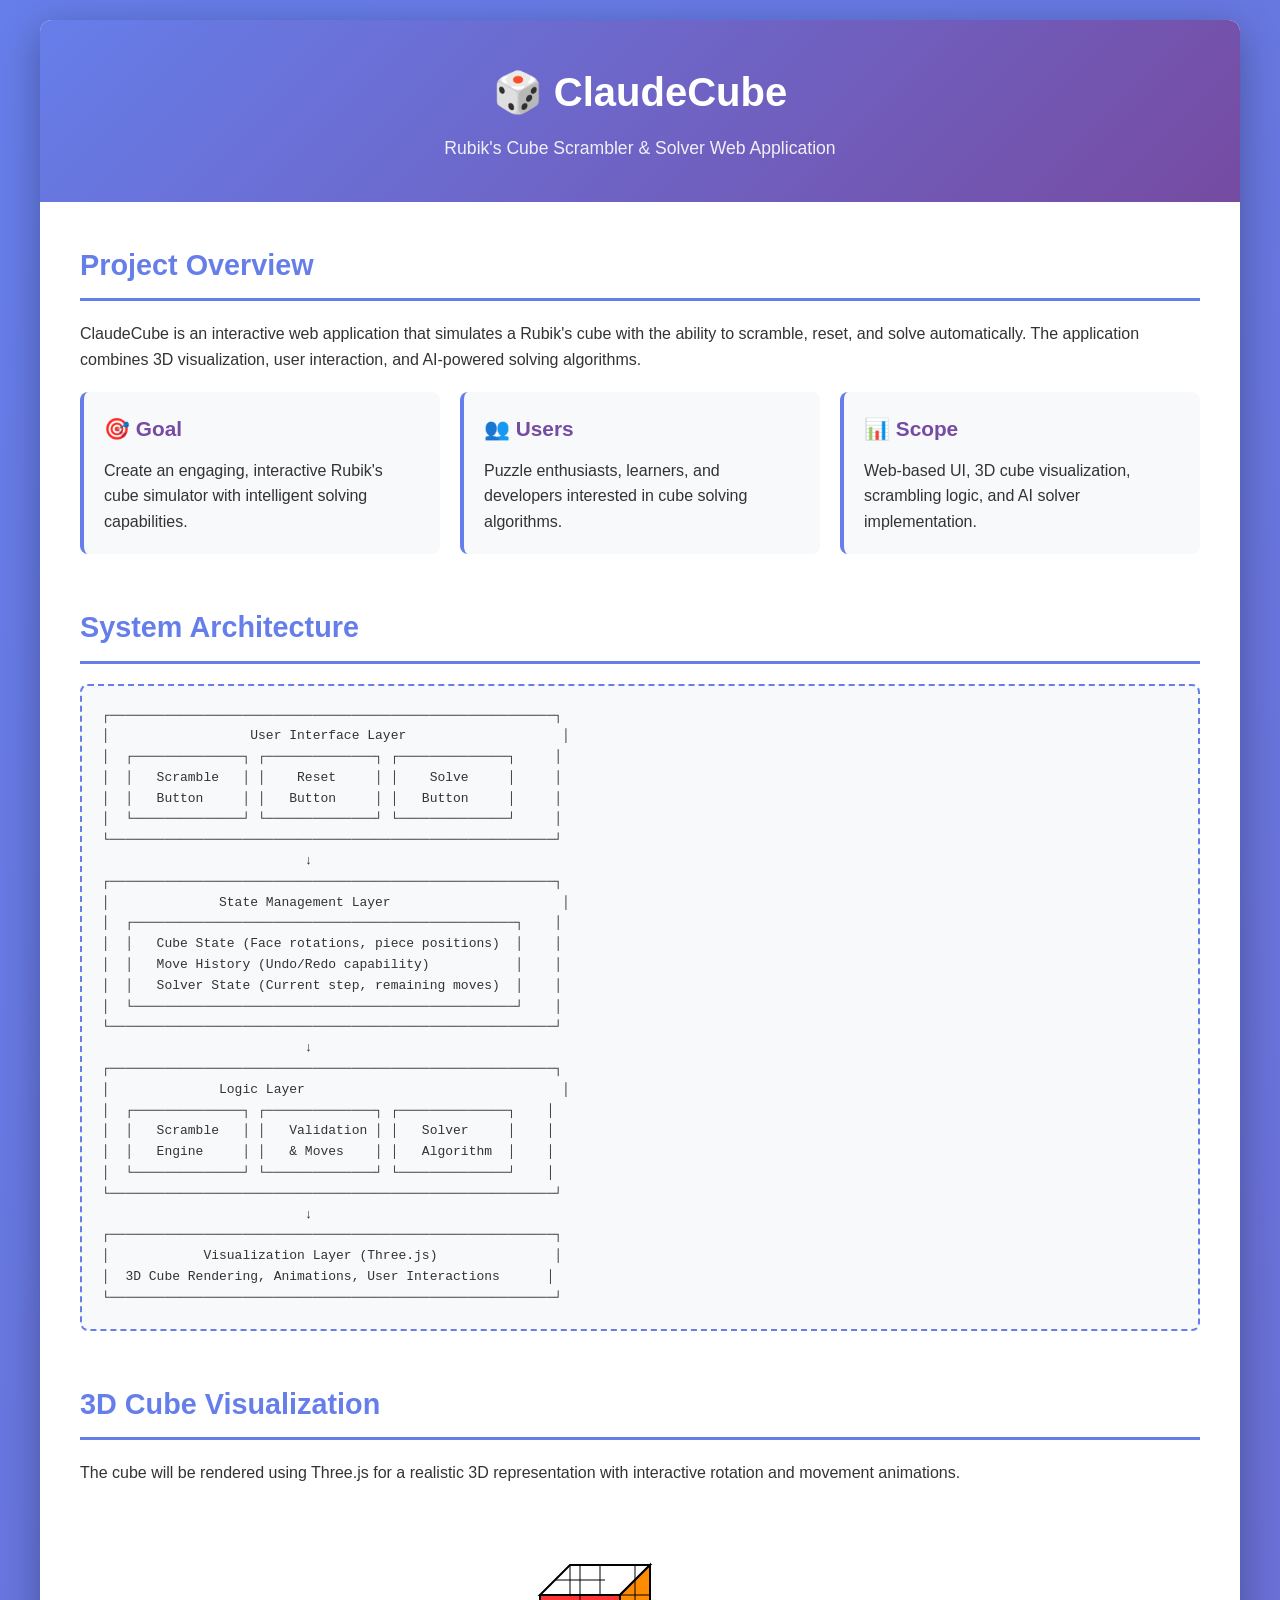
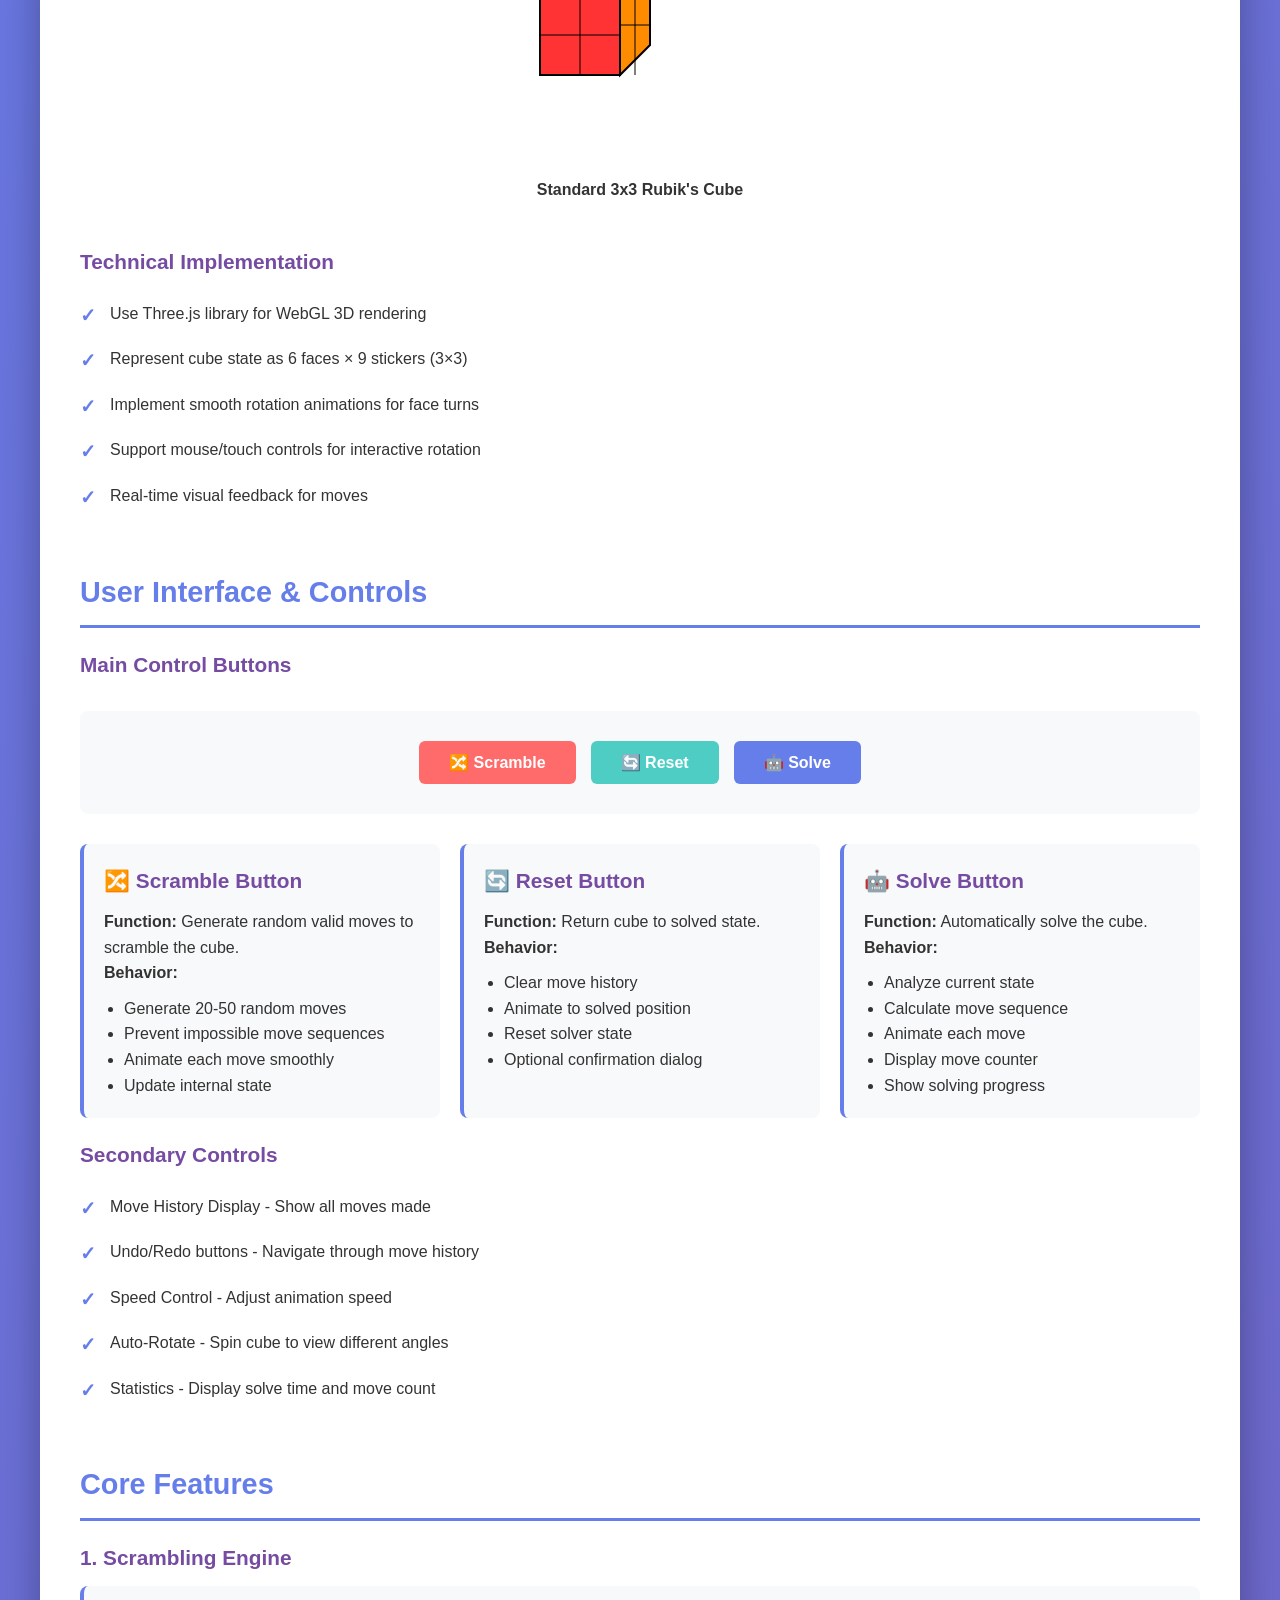
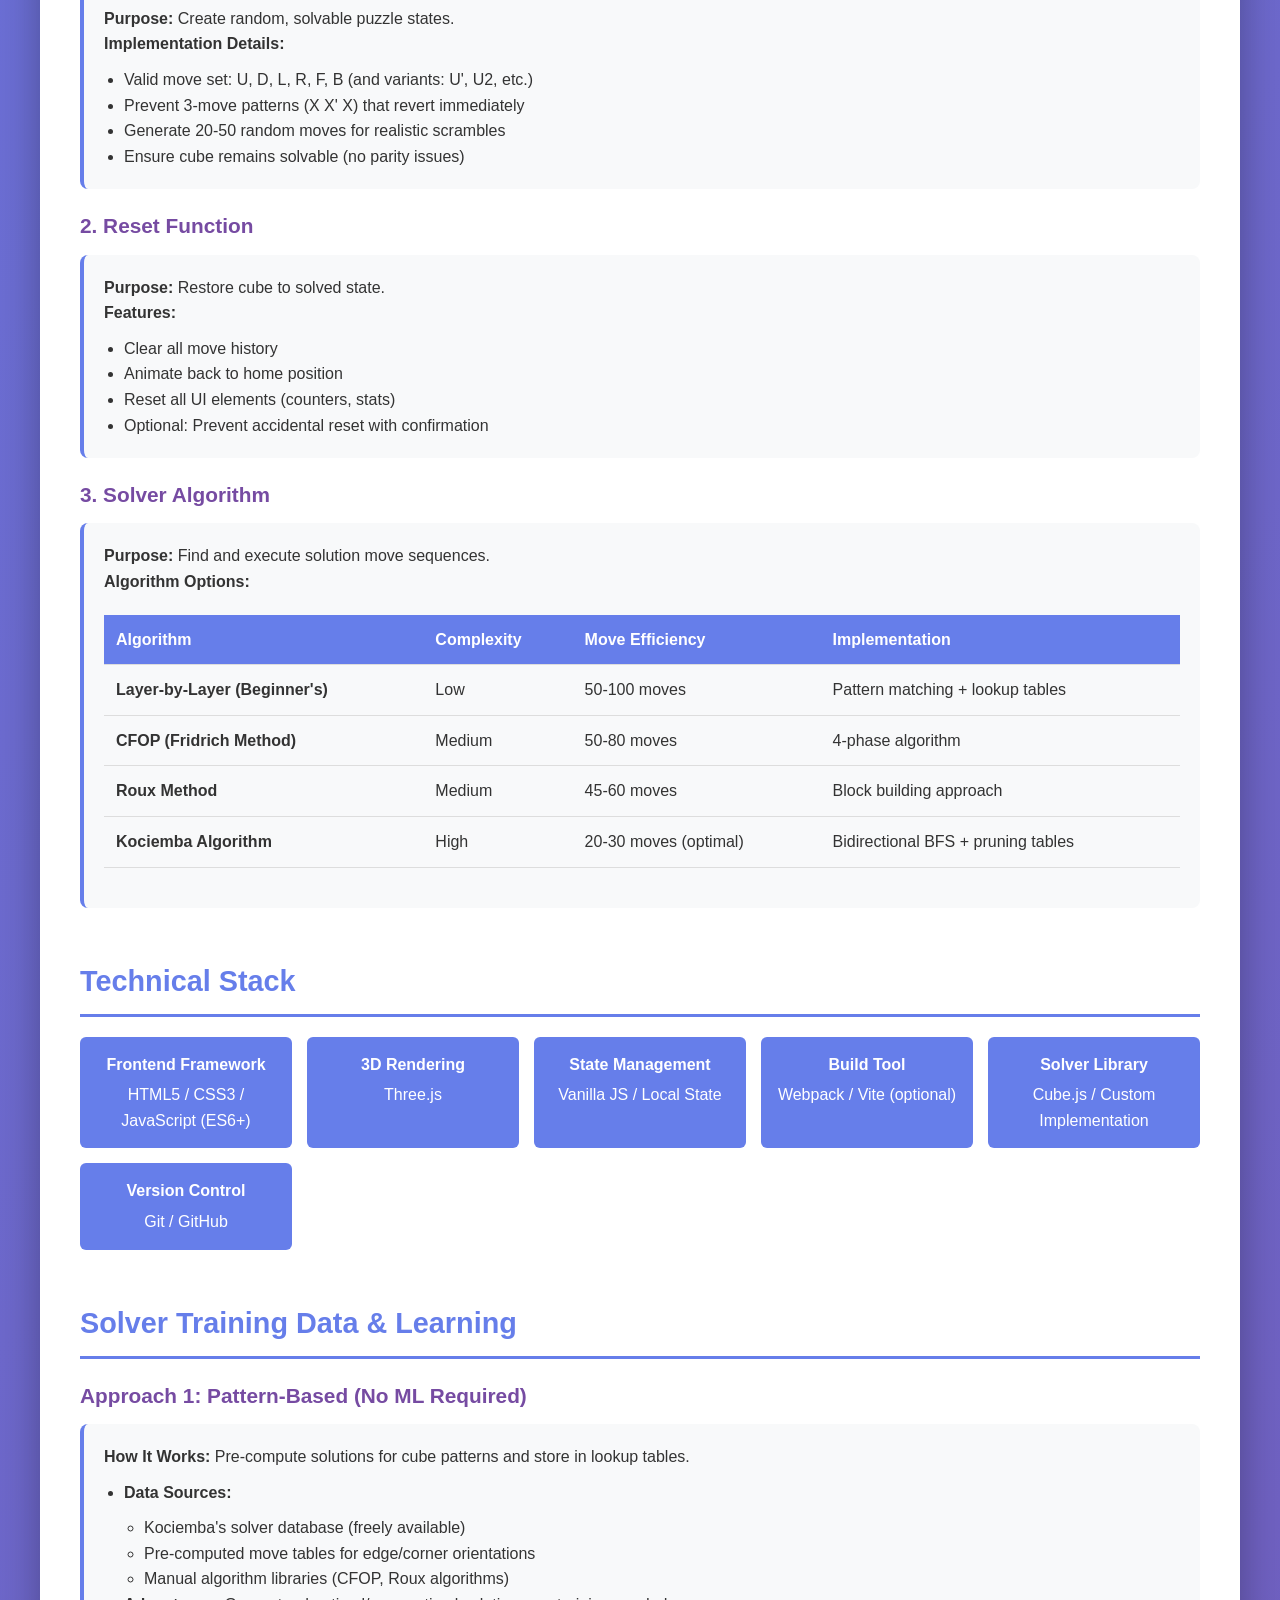
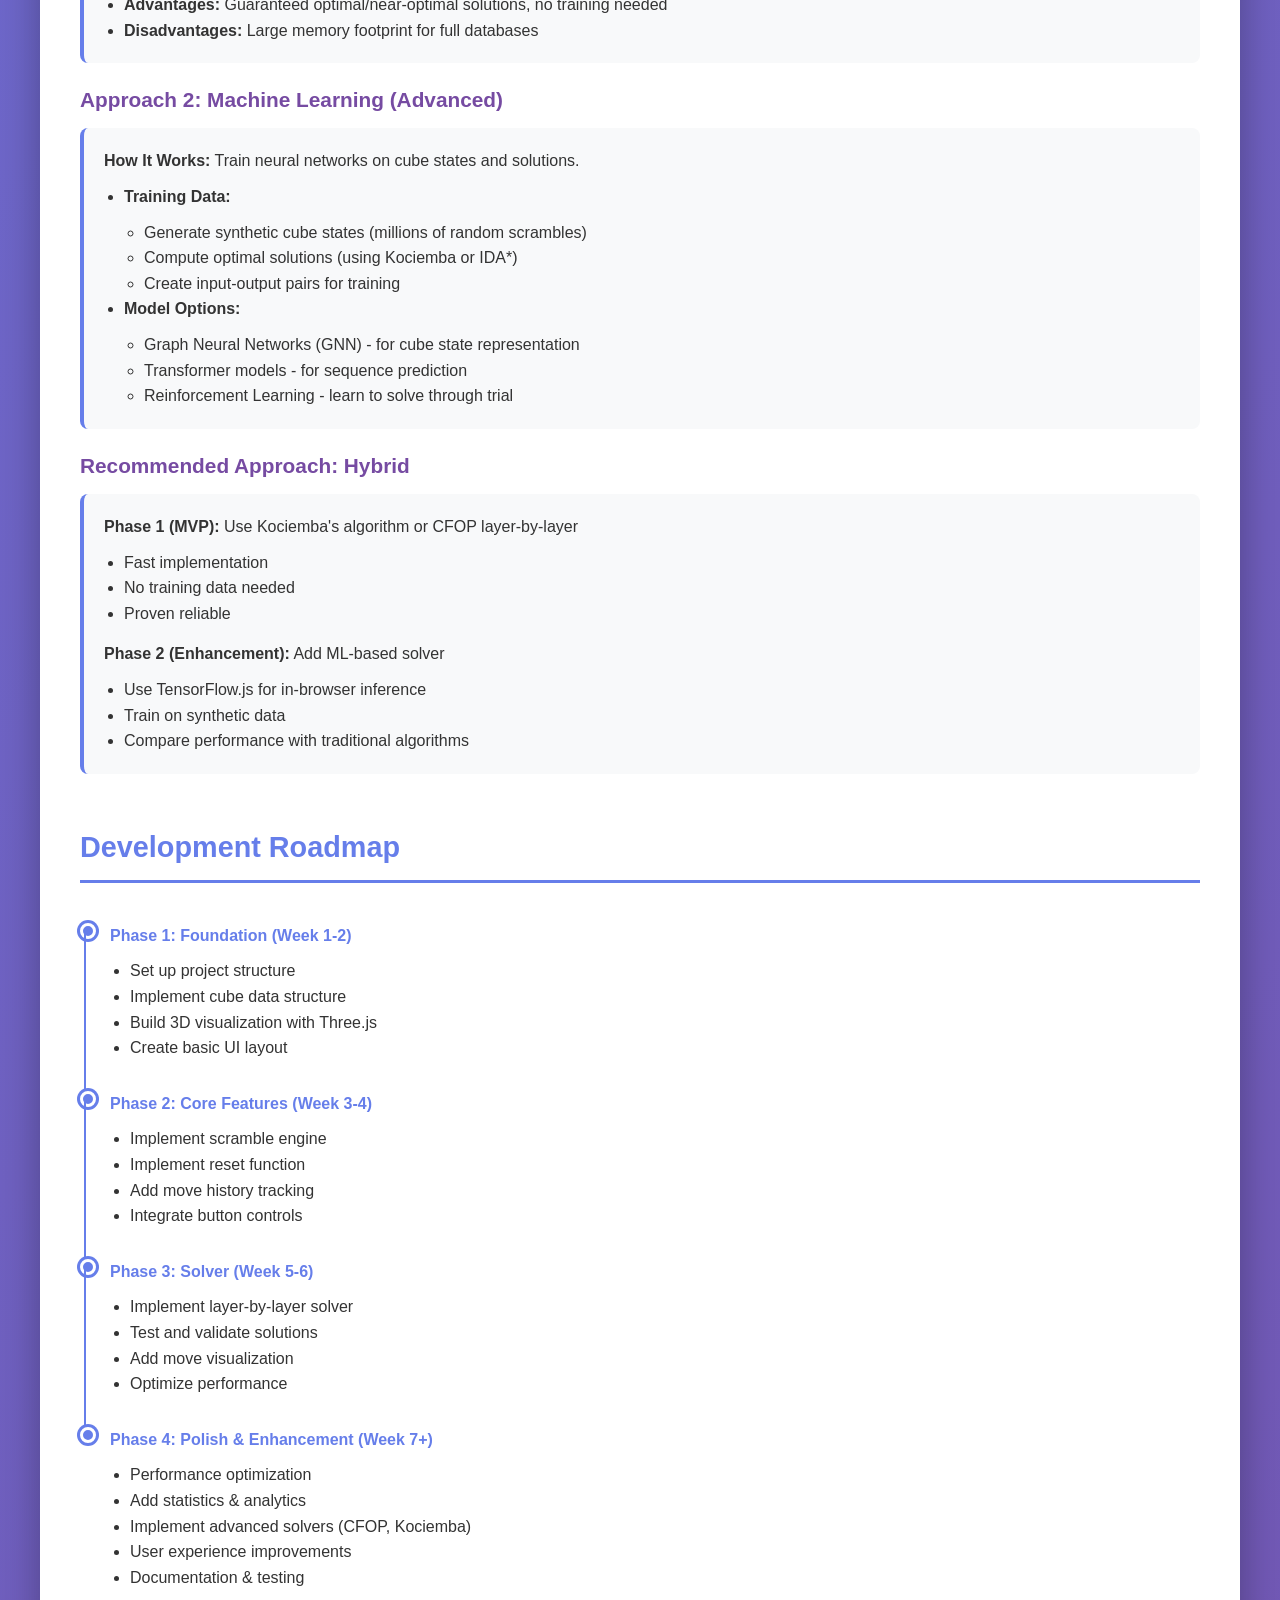
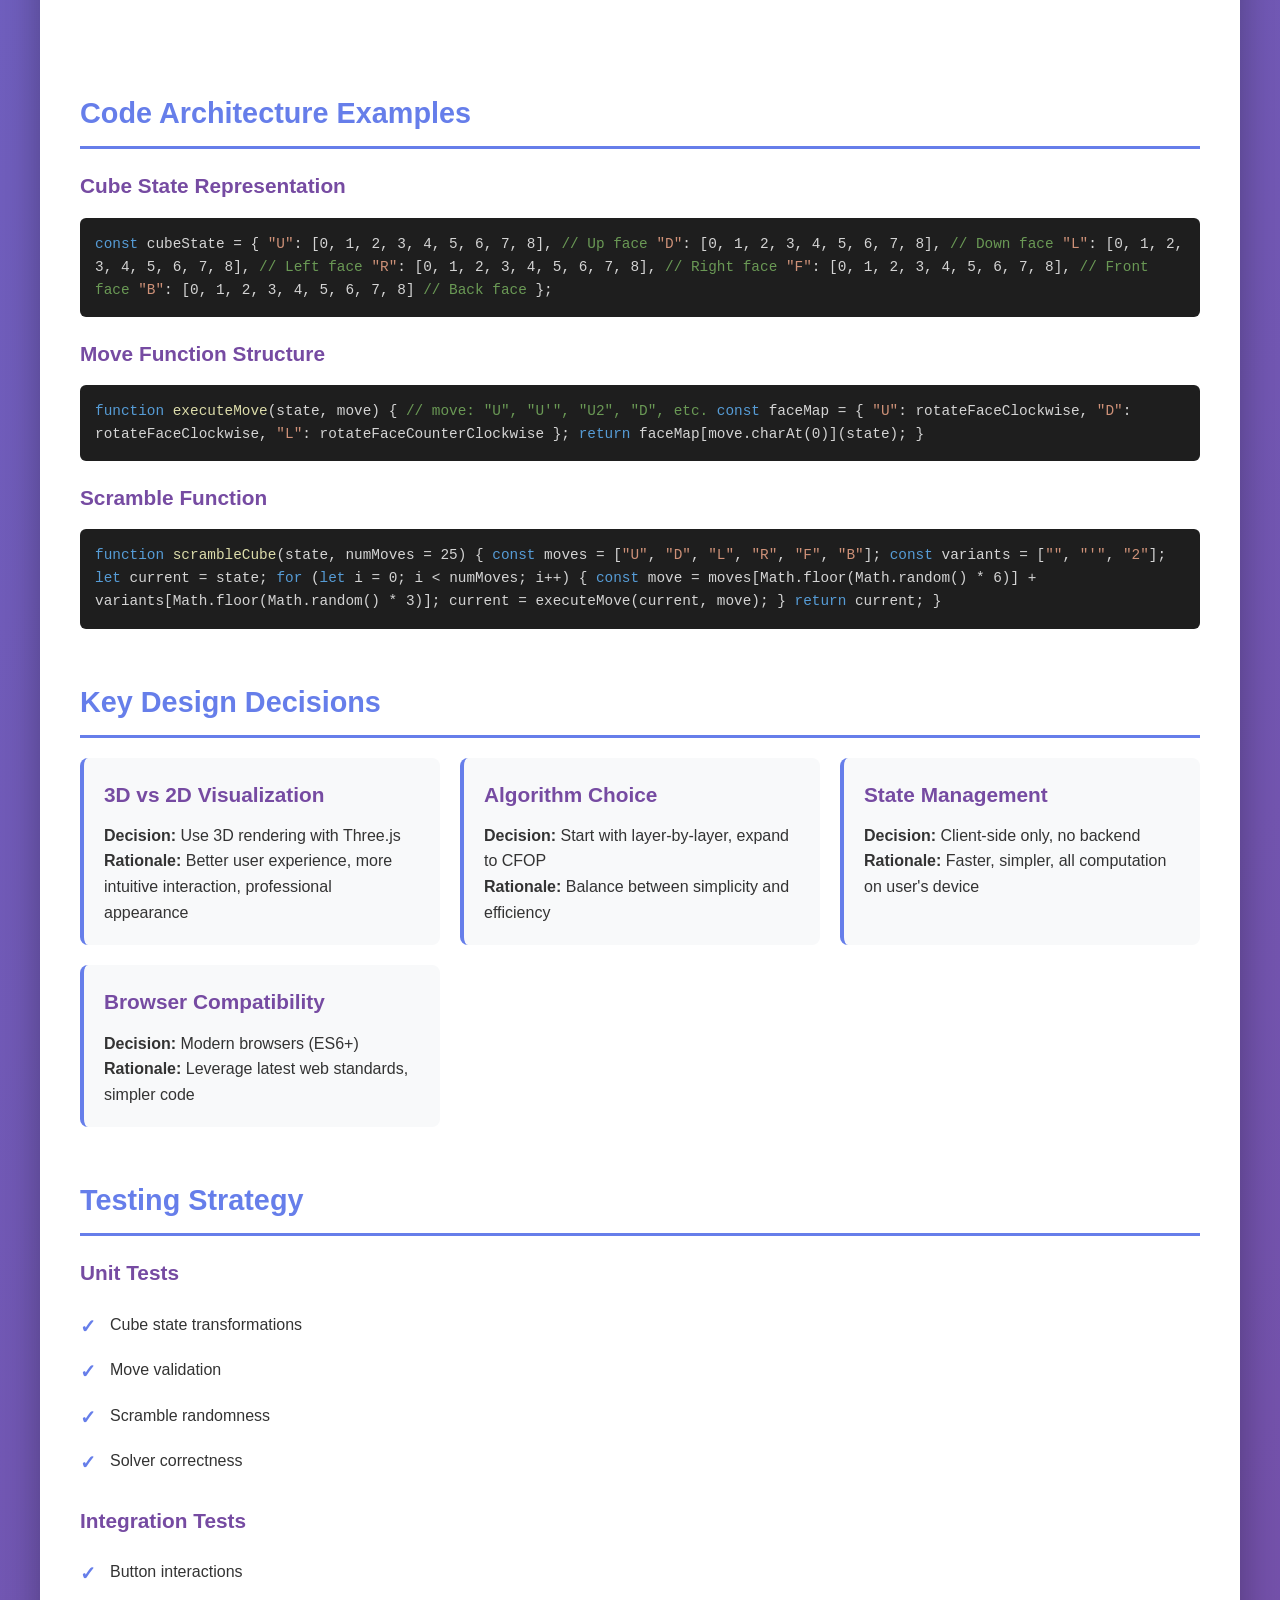
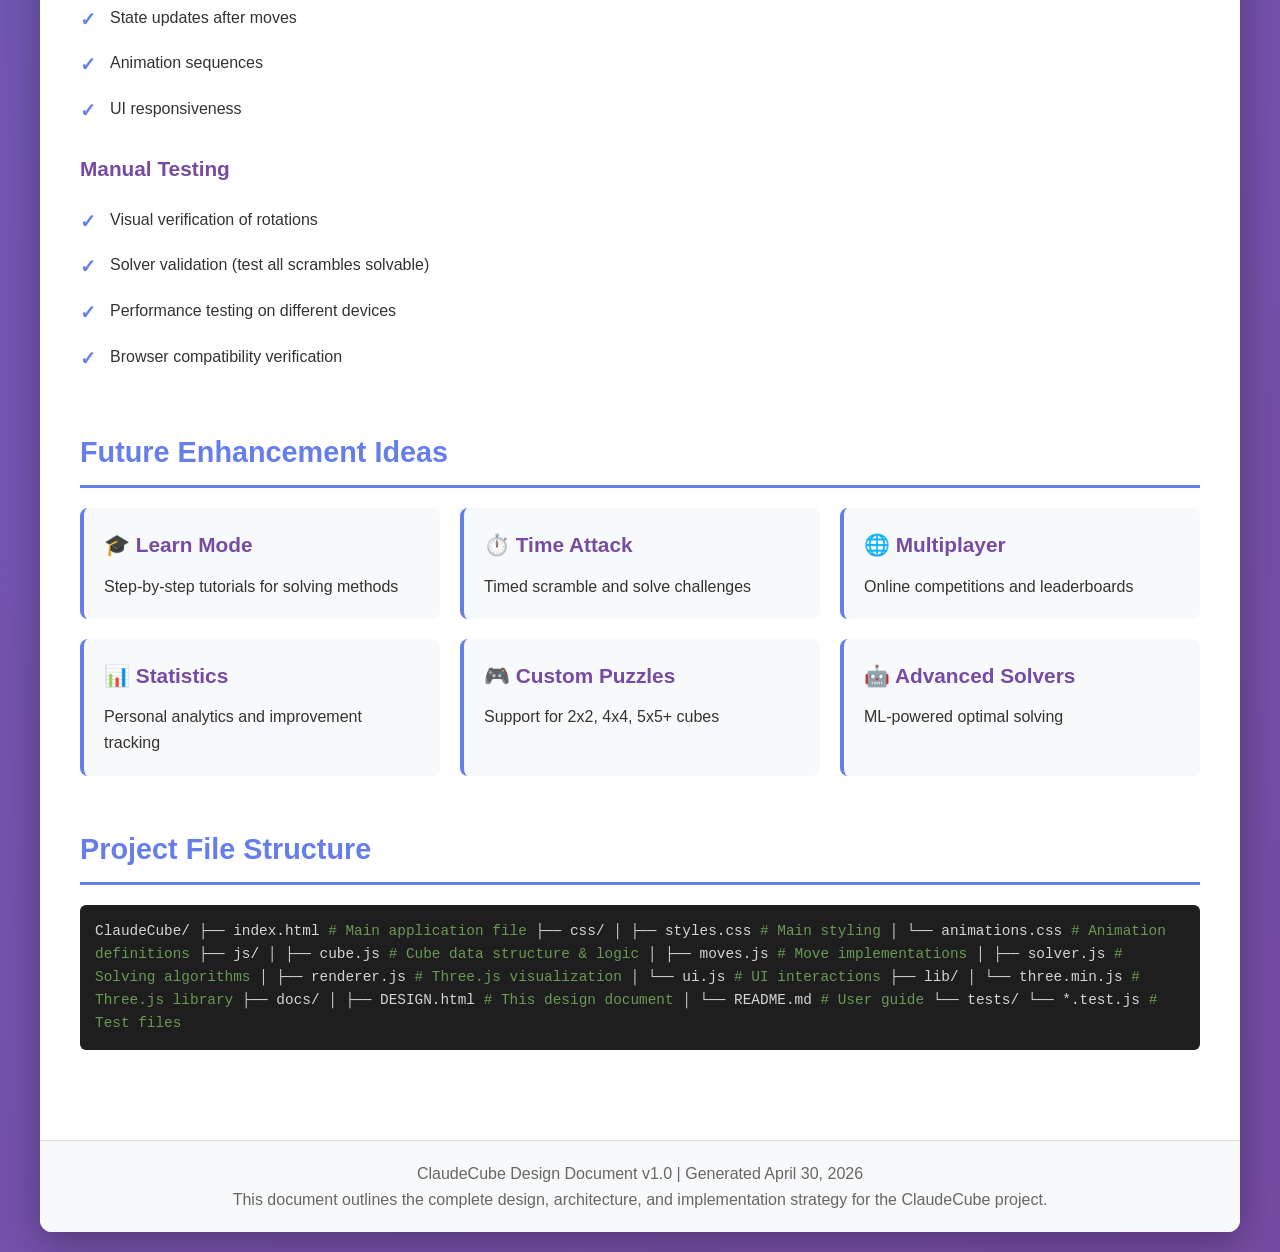
==== DESIGN.html @ 18dc889e "Commit" ====
<!DOCTYPE html>
<html lang="en">
<head>
    <meta charset="UTF-8">
    <meta name="viewport" content="width=device-width, initial-scale=1.0">
    <title>ClaudeCube - Design Document</title>
    <style>
        * {
            margin: 0;
            padding: 0;
            box-sizing: border-box;
        }

        body {
            font-family: 'Segoe UI', Tahoma, Geneva, Verdana, sans-serif;
            line-height: 1.6;
            color: #333;
            background: linear-gradient(135deg, #667eea 0%, #764ba2 100%);
            padding: 20px;
            min-height: 100vh;
        }

        .container {
            max-width: 1200px;
            margin: 0 auto;
            background: white;
            border-radius: 12px;
            box-shadow: 0 10px 40px rgba(0,0,0,0.3);
            overflow: hidden;
        }

        header {
            background: linear-gradient(135deg, #667eea 0%, #764ba2 100%);
            color: white;
            padding: 40px 30px;
            text-align: center;
        }

        header h1 {
            font-size: 2.5em;
            margin-bottom: 10px;
        }

        header p {
            font-size: 1.1em;
            opacity: 0.9;
        }

        main {
            padding: 40px;
        }

        section {
            margin-bottom: 50px;
        }

        h2 {
            color: #667eea;
            border-bottom: 3px solid #667eea;
            padding-bottom: 10px;
            margin-bottom: 20px;
            font-size: 1.8em;
        }

        h3 {
            color: #764ba2;
            margin-top: 20px;
            margin-bottom: 12px;
            font-size: 1.3em;
        }

        .section-grid {
            display: grid;
            grid-template-columns: repeat(auto-fit, minmax(300px, 1fr));
            gap: 20px;
            margin: 20px 0;
        }

        .card {
            background: #f8f9fa;
            border-left: 4px solid #667eea;
            padding: 20px;
            border-radius: 8px;
            transition: transform 0.3s ease;
        }

        .card:hover {
            transform: translateY(-5px);
            box-shadow: 0 5px 20px rgba(102, 126, 234, 0.2);
        }

        .card h3 {
            margin-top: 0;
        }

        .cube-container {
            display: flex;
            justify-content: center;
            align-items: center;
            margin: 30px 0;
        }

        svg {
            max-width: 100%;
            height: auto;
        }

        .button-demo {
            display: flex;
            gap: 15px;
            justify-content: center;
            flex-wrap: wrap;
            margin: 30px 0;
            padding: 30px;
            background: #f8f9fa;
            border-radius: 8px;
        }

        .btn {
            padding: 12px 30px;
            font-size: 1em;
            border: none;
            border-radius: 6px;
            cursor: pointer;
            font-weight: 600;
            transition: all 0.3s ease;
        }

        .btn-scramble {
            background: #ff6b6b;
            color: white;
        }

        .btn-scramble:hover {
            background: #ff5252;
            transform: scale(1.05);
            box-shadow: 0 5px 15px rgba(255, 107, 107, 0.3);
        }

        .btn-reset {
            background: #4ecdc4;
            color: white;
        }

        .btn-reset:hover {
            background: #3dbab3;
            transform: scale(1.05);
            box-shadow: 0 5px 15px rgba(78, 205, 196, 0.3);
        }

        .btn-solve {
            background: #667eea;
            color: white;
        }

        .btn-solve:hover {
            background: #5568d3;
            transform: scale(1.05);
            box-shadow: 0 5px 15px rgba(102, 126, 234, 0.3);
        }

        .feature-list {
            list-style: none;
        }

        .feature-list li {
            padding: 10px 0;
            padding-left: 30px;
            position: relative;
        }

        .feature-list li:before {
            content: "✓";
            position: absolute;
            left: 0;
            color: #667eea;
            font-weight: bold;
            font-size: 1.2em;
        }

        .architecture-diagram {
            background: #f8f9fa;
            padding: 20px;
            border-radius: 8px;
            border: 2px dashed #667eea;
            margin: 20px 0;
            font-family: monospace;
            overflow-x: auto;
        }

        .tech-stack {
            display: grid;
            grid-template-columns: repeat(auto-fit, minmax(200px, 1fr));
            gap: 15px;
        }

        .tech-item {
            background: #667eea;
            color: white;
            padding: 15px;
            border-radius: 6px;
            text-align: center;
        }

        .tech-item strong {
            display: block;
            margin-bottom: 5px;
        }

        .algorithm-table {
            width: 100%;
            border-collapse: collapse;
            margin: 20px 0;
        }

        .algorithm-table th,
        .algorithm-table td {
            padding: 12px;
            text-align: left;
            border-bottom: 1px solid #ddd;
        }

        .algorithm-table th {
            background: #667eea;
            color: white;
        }

        .algorithm-table tr:hover {
            background: #f8f9fa;
        }

        .timeline {
            position: relative;
            padding: 20px 0;
        }

        .timeline-item {
            margin-bottom: 30px;
            padding-left: 30px;
            position: relative;
        }

        .timeline-item:before {
            content: "";
            position: absolute;
            left: 0;
            top: 0;
            width: 10px;
            height: 10px;
            background: #667eea;
            border-radius: 50%;
            border: 3px solid white;
            box-shadow: 0 0 0 3px #667eea;
        }

        .timeline-item:after {
            content: "";
            position: absolute;
            left: 4px;
            top: 10px;
            width: 2px;
            height: calc(100% + 20px);
            background: #667eea;
        }

        .timeline-item:last-child:after {
            display: none;
        }

        .timeline-item strong {
            color: #667eea;
        }

        footer {
            background: #f8f9fa;
            padding: 20px;
            text-align: center;
            color: #666;
            border-top: 1px solid #ddd;
        }

        .code-block {
            background: #1e1e1e;
            color: #d4d4d4;
            padding: 15px;
            border-radius: 6px;
            overflow-x: auto;
            margin: 15px 0;
            font-family: 'Courier New', monospace;
            font-size: 0.9em;
        }

        .keyword { color: #569cd6; }
        .function { color: #dcdcaa; }
        .string { color: #ce9178; }
        .comment { color: #6a9955; }
    </style>
</head>
<body>
    <div class="container">
        <header>
            <h1>🎲 ClaudeCube</h1>
            <p>Rubik's Cube Scrambler & Solver Web Application</p>
        </header>

        <main>
            <!-- Overview Section -->
            <section>
                <h2>Project Overview</h2>
                <p>ClaudeCube is an interactive web application that simulates a Rubik's cube with the ability to scramble, reset, and solve automatically. The application combines 3D visualization, user interaction, and AI-powered solving algorithms.</p>

                <div class="section-grid">
                    <div class="card">
                        <h3>🎯 Goal</h3>
                        <p>Create an engaging, interactive Rubik's cube simulator with intelligent solving capabilities.</p>
                    </div>
                    <div class="card">
                        <h3>👥 Users</h3>
                        <p>Puzzle enthusiasts, learners, and developers interested in cube solving algorithms.</p>
                    </div>
                    <div class="card">
                        <h3>📊 Scope</h3>
                        <p>Web-based UI, 3D cube visualization, scrambling logic, and AI solver implementation.</p>
                    </div>
                </div>
            </section>

            <!-- Architecture Section -->
            <section>
                <h2>System Architecture</h2>
                <div class="architecture-diagram">
<pre>┌─────────────────────────────────────────────────────────┐
│                  User Interface Layer                    │
│  ┌──────────────┐ ┌──────────────┐ ┌──────────────┐     │
│  │   Scramble   │ │    Reset     │ │    Solve     │     │
│  │   Button     │ │   Button     │ │   Button     │     │
│  └──────────────┘ └──────────────┘ └──────────────┘     │
└─────────────────────────────────────────────────────────┘
                          ↓
┌─────────────────────────────────────────────────────────┐
│              State Management Layer                      │
│  ┌─────────────────────────────────────────────────┐    │
│  │   Cube State (Face rotations, piece positions)  │    │
│  │   Move History (Undo/Redo capability)           │    │
│  │   Solver State (Current step, remaining moves)  │    │
│  └─────────────────────────────────────────────────┘    │
└─────────────────────────────────────────────────────────┘
                          ↓
┌─────────────────────────────────────────────────────────┐
│              Logic Layer                                 │
│  ┌──────────────┐ ┌──────────────┐ ┌──────────────┐    │
│  │   Scramble   │ │   Validation │ │   Solver     │    │
│  │   Engine     │ │   & Moves    │ │   Algorithm  │    │
│  └──────────────┘ └──────────────┘ └──────────────┘    │
└─────────────────────────────────────────────────────────┘
                          ↓
┌─────────────────────────────────────────────────────────┐
│            Visualization Layer (Three.js)               │
│  3D Cube Rendering, Animations, User Interactions      │
└─────────────────────────────────────────────────────────┘</pre>
                </div>
            </section>

            <!-- Cube Visualization Section -->
            <section>
                <h2>3D Cube Visualization</h2>
                <p>The cube will be rendered using Three.js for a realistic 3D representation with interactive rotation and movement animations.</p>

                <div class="cube-container">
                    <svg width="300" height="300" viewBox="0 0 300 300">
                        <!-- Cube visualization using isometric projection -->
                        <!-- Front face (red) -->
                        <g id="front-face">
                            <rect x="50" y="80" width="80" height="80" fill="#FF3333" stroke="#000" stroke-width="2"/>
                            <line x1="50" y1="120" x2="130" y2="120" stroke="#000" stroke-width="1"/>
                            <line x1="90" y1="80" x2="90" y2="160" stroke="#000" stroke-width="1"/>
                        </g>
                        <!-- Top face (white) -->
                        <g id="top-face">
                            <polygon points="50,80 80,50 160,50 130,80" fill="#FFFFFF" stroke="#000" stroke-width="2"/>
                            <line x1="80" y1="50" x2="80" y2="80" stroke="#000" stroke-width="1"/>
                            <line x1="110" y1="50" x2="110" y2="80" stroke="#000" stroke-width="1"/>
                            <line x1="65" y1="65" x2="115" y2="65" stroke="#000" stroke-width="1"/>
                            <line x1="90" y1="50" x2="90" y2="80" stroke="#000" stroke-width="1"/>
                        </g>
                        <!-- Right face (orange) -->
                        <g id="right-face">
                            <polygon points="130,80 160,50 160,130 130,160" fill="#FF8C00" stroke="#000" stroke-width="2"/>
                            <line x1="160" y1="80" x2="130" y2="80" stroke="#000" stroke-width="1"/>
                            <line x1="160" y1="110" x2="130" y2="110" stroke="#000" stroke-width="1"/>
                            <line x1="145" y1="50" x2="145" y2="160" stroke="#000" stroke-width="1"/>
                        </g>

                        <!-- Center label -->
                        <text x="150" y="280" text-anchor="middle" font-size="16" font-weight="bold" fill="#333">Standard 3x3 Rubik's Cube</text>
                    </svg>
                </div>

                <h3>Technical Implementation</h3>
                <ul class="feature-list">
                    <li>Use Three.js library for WebGL 3D rendering</li>
                    <li>Represent cube state as 6 faces × 9 stickers (3×3)</li>
                    <li>Implement smooth rotation animations for face turns</li>
                    <li>Support mouse/touch controls for interactive rotation</li>
                    <li>Real-time visual feedback for moves</li>
                </ul>
            </section>

            <!-- User Interface Section -->
            <section>
                <h2>User Interface & Controls</h2>
                <h3>Main Control Buttons</h3>

                <div class="button-demo">
                    <button class="btn btn-scramble">🔀 Scramble</button>
                    <button class="btn btn-reset">🔄 Reset</button>
                    <button class="btn btn-solve">🤖 Solve</button>
                </div>

                <div class="section-grid">
                    <div class="card">
                        <h3>🔀 Scramble Button</h3>
                        <p><strong>Function:</strong> Generate random valid moves to scramble the cube.</p>
                        <p><strong>Behavior:</strong></p>
                        <ul style="margin-left: 20px; margin-top: 10px;">
                            <li>Generate 20-50 random moves</li>
                            <li>Prevent impossible move sequences</li>
                            <li>Animate each move smoothly</li>
                            <li>Update internal state</li>
                        </ul>
                    </div>

                    <div class="card">
                        <h3>🔄 Reset Button</h3>
                        <p><strong>Function:</strong> Return cube to solved state.</p>
                        <p><strong>Behavior:</strong></p>
                        <ul style="margin-left: 20px; margin-top: 10px;">
                            <li>Clear move history</li>
                            <li>Animate to solved position</li>
                            <li>Reset solver state</li>
                            <li>Optional confirmation dialog</li>
                        </ul>
                    </div>

                    <div class="card">
                        <h3>🤖 Solve Button</h3>
                        <p><strong>Function:</strong> Automatically solve the cube.</p>
                        <p><strong>Behavior:</strong></p>
                        <ul style="margin-left: 20px; margin-top: 10px;">
                            <li>Analyze current state</li>
                            <li>Calculate move sequence</li>
                            <li>Animate each move</li>
                            <li>Display move counter</li>
                            <li>Show solving progress</li>
                        </ul>
                    </div>
                </div>

                <h3>Secondary Controls</h3>
                <ul class="feature-list">
                    <li>Move History Display - Show all moves made</li>
                    <li>Undo/Redo buttons - Navigate through move history</li>
                    <li>Speed Control - Adjust animation speed</li>
                    <li>Auto-Rotate - Spin cube to view different angles</li>
                    <li>Statistics - Display solve time and move count</li>
                </ul>
            </section>

            <!-- Features Section -->
            <section>
                <h2>Core Features</h2>

                <h3>1. Scrambling Engine</h3>
                <div class="card">
                    <p><strong>Purpose:</strong> Create random, solvable puzzle states.</p>
                    <p><strong>Implementation Details:</strong></p>
                    <ul style="margin-left: 20px; margin-top: 10px;">
                        <li>Valid move set: U, D, L, R, F, B (and variants: U', U2, etc.)</li>
                        <li>Prevent 3-move patterns (X X' X) that revert immediately</li>
                        <li>Generate 20-50 random moves for realistic scrambles</li>
                        <li>Ensure cube remains solvable (no parity issues)</li>
                    </ul>
                </div>

                <h3>2. Reset Function</h3>
                <div class="card">
                    <p><strong>Purpose:</strong> Restore cube to solved state.</p>
                    <p><strong>Features:</strong></p>
                    <ul style="margin-left: 20px; margin-top: 10px;">
                        <li>Clear all move history</li>
                        <li>Animate back to home position</li>
                        <li>Reset all UI elements (counters, stats)</li>
                        <li>Optional: Prevent accidental reset with confirmation</li>
                    </ul>
                </div>

                <h3>3. Solver Algorithm</h3>
                <div class="card">
                    <p><strong>Purpose:</strong> Find and execute solution move sequences.</p>
                    <p><strong>Algorithm Options:</strong></p>
                    <table class="algorithm-table">
                        <thead>
                            <tr>
                                <th>Algorithm</th>
                                <th>Complexity</th>
                                <th>Move Efficiency</th>
                                <th>Implementation</th>
                            </tr>
                        </thead>
                        <tbody>
                            <tr>
                                <td><strong>Layer-by-Layer (Beginner's)</strong></td>
                                <td>Low</td>
                                <td>50-100 moves</td>
                                <td>Pattern matching + lookup tables</td>
                            </tr>
                            <tr>
                                <td><strong>CFOP (Fridrich Method)</strong></td>
                                <td>Medium</td>
                                <td>50-80 moves</td>
                                <td>4-phase algorithm</td>
                            </tr>
                            <tr>
                                <td><strong>Roux Method</strong></td>
                                <td>Medium</td>
                                <td>45-60 moves</td>
                                <td>Block building approach</td>
                            </tr>
                            <tr>
                                <td><strong>Kociemba Algorithm</strong></td>
                                <td>High</td>
                                <td>20-30 moves (optimal)</td>
                                <td>Bidirectional BFS + pruning tables</td>
                            </tr>
                        </tbody>
                    </table>
                </div>
            </section>

            <!-- Technical Stack Section -->
            <section>
                <h2>Technical Stack</h2>
                <div class="tech-stack">
                    <div class="tech-item">
                        <strong>Frontend Framework</strong>
                        <span>HTML5 / CSS3 / JavaScript (ES6+)</span>
                    </div>
                    <div class="tech-item">
                        <strong>3D Rendering</strong>
                        <span>Three.js</span>
                    </div>
                    <div class="tech-item">
                        <strong>State Management</strong>
                        <span>Vanilla JS / Local State</span>
                    </div>
                    <div class="tech-item">
                        <strong>Build Tool</strong>
                        <span>Webpack / Vite (optional)</span>
                    </div>
                    <div class="tech-item">
                        <strong>Solver Library</strong>
                        <span>Cube.js / Custom Implementation</span>
                    </div>
                    <div class="tech-item">
                        <strong>Version Control</strong>
                        <span>Git / GitHub</span>
                    </div>
                </div>
            </section>

            <!-- Data & Training Section -->
            <section>
                <h2>Solver Training Data & Learning</h2>

                <h3>Approach 1: Pattern-Based (No ML Required)</h3>
                <div class="card">
                    <p><strong>How It Works:</strong> Pre-compute solutions for cube patterns and store in lookup tables.</p>
                    <ul style="margin-left: 20px; margin-top: 10px;">
                        <li><strong>Data Sources:</strong>
                            <ul style="margin-left: 20px; margin-top: 10px;">
                                <li>Kociemba's solver database (freely available)</li>
                                <li>Pre-computed move tables for edge/corner orientations</li>
                                <li>Manual algorithm libraries (CFOP, Roux algorithms)</li>
                            </ul>
                        </li>
                        <li><strong>Advantages:</strong> Guaranteed optimal/near-optimal solutions, no training needed</li>
                        <li><strong>Disadvantages:</strong> Large memory footprint for full databases</li>
                    </ul>
                </div>

                <h3>Approach 2: Machine Learning (Advanced)</h3>
                <div class="card">
                    <p><strong>How It Works:</strong> Train neural networks on cube states and solutions.</p>
                    <ul style="margin-left: 20px; margin-top: 10px;">
                        <li><strong>Training Data:</strong>
                            <ul style="margin-left: 20px; margin-top: 10px;">
                                <li>Generate synthetic cube states (millions of random scrambles)</li>
                                <li>Compute optimal solutions (using Kociemba or IDA*)</li>
                                <li>Create input-output pairs for training</li>
                            </ul>
                        </li>
                        <li><strong>Model Options:</strong>
                            <ul style="margin-left: 20px; margin-top: 10px;">
                                <li>Graph Neural Networks (GNN) - for cube state representation</li>
                                <li>Transformer models - for sequence prediction</li>
                                <li>Reinforcement Learning - learn to solve through trial</li>
                            </ul>
                        </li>
                    </ul>
                </div>

                <h3>Recommended Approach: Hybrid</h3>
                <div class="card">
                    <p><strong>Phase 1 (MVP):</strong> Use Kociemba's algorithm or CFOP layer-by-layer</p>
                    <ul style="margin-left: 20px; margin-top: 10px;">
                        <li>Fast implementation</li>
                        <li>No training data needed</li>
                        <li>Proven reliable</li>
                    </ul>
                    <p style="margin-top: 15px;"><strong>Phase 2 (Enhancement):</strong> Add ML-based solver</p>
                    <ul style="margin-left: 20px; margin-top: 10px;">
                        <li>Use TensorFlow.js for in-browser inference</li>
                        <li>Train on synthetic data</li>
                        <li>Compare performance with traditional algorithms</li>
                    </ul>
                </div>
            </section>

            <!-- Implementation Plan Section -->
            <section>
                <h2>Development Roadmap</h2>
                <div class="timeline">
                    <div class="timeline-item">
                        <strong>Phase 1: Foundation (Week 1-2)</strong>
                        <ul style="margin-left: 20px; margin-top: 10px;">
                            <li>Set up project structure</li>
                            <li>Implement cube data structure</li>
                            <li>Build 3D visualization with Three.js</li>
                            <li>Create basic UI layout</li>
                        </ul>
                    </div>

                    <div class="timeline-item">
                        <strong>Phase 2: Core Features (Week 3-4)</strong>
                        <ul style="margin-left: 20px; margin-top: 10px;">
                            <li>Implement scramble engine</li>
                            <li>Implement reset function</li>
                            <li>Add move history tracking</li>
                            <li>Integrate button controls</li>
                        </ul>
                    </div>

                    <div class="timeline-item">
                        <strong>Phase 3: Solver (Week 5-6)</strong>
                        <ul style="margin-left: 20px; margin-top: 10px;">
                            <li>Implement layer-by-layer solver</li>
                            <li>Test and validate solutions</li>
                            <li>Add move visualization</li>
                            <li>Optimize performance</li>
                        </ul>
                    </div>

                    <div class="timeline-item">
                        <strong>Phase 4: Polish & Enhancement (Week 7+)</strong>
                        <ul style="margin-left: 20px; margin-top: 10px;">
                            <li>Performance optimization</li>
                            <li>Add statistics & analytics</li>
                            <li>Implement advanced solvers (CFOP, Kociemba)</li>
                            <li>User experience improvements</li>
                            <li>Documentation & testing</li>
                        </ul>
                    </div>
                </div>
            </section>

            <!-- Code Examples Section -->
            <section>
                <h2>Code Architecture Examples</h2>

                <h3>Cube State Representation</h3>
                <div class="code-block">
<span class="keyword">const</span> cubeState = {
  <span class="string">"U"</span>: [0, 1, 2, 3, 4, 5, 6, 7, 8],  <span class="comment">// Up face</span>
  <span class="string">"D"</span>: [0, 1, 2, 3, 4, 5, 6, 7, 8],  <span class="comment">// Down face</span>
  <span class="string">"L"</span>: [0, 1, 2, 3, 4, 5, 6, 7, 8],  <span class="comment">// Left face</span>
  <span class="string">"R"</span>: [0, 1, 2, 3, 4, 5, 6, 7, 8],  <span class="comment">// Right face</span>
  <span class="string">"F"</span>: [0, 1, 2, 3, 4, 5, 6, 7, 8],  <span class="comment">// Front face</span>
  <span class="string">"B"</span>: [0, 1, 2, 3, 4, 5, 6, 7, 8]   <span class="comment">// Back face</span>
};
                </div>

                <h3>Move Function Structure</h3>
                <div class="code-block">
<span class="keyword">function</span> <span class="function">executeMove</span>(state, move) {
  <span class="comment">// move: "U", "U'", "U2", "D", etc.</span>
  <span class="keyword">const</span> faceMap = {
    <span class="string">"U"</span>: rotateFaceClockwise,
    <span class="string">"D"</span>: rotateFaceClockwise,
    <span class="string">"L"</span>: rotateFaceCounterClockwise
  };

  <span class="keyword">return</span> faceMap[move.charAt(0)](state);
}
                </div>

                <h3>Scramble Function</h3>
                <div class="code-block">
<span class="keyword">function</span> <span class="function">scrambleCube</span>(state, numMoves = 25) {
  <span class="keyword">const</span> moves = [<span class="string">"U"</span>, <span class="string">"D"</span>, <span class="string">"L"</span>, <span class="string">"R"</span>, <span class="string">"F"</span>, <span class="string">"B"</span>];
  <span class="keyword">const</span> variants = [<span class="string">""</span>, <span class="string">"'"</span>, <span class="string">"2"</span>];
  <span class="keyword">let</span> current = state;

  <span class="keyword">for</span> (<span class="keyword">let</span> i = 0; i < numMoves; i++) {
    <span class="keyword">const</span> move = moves[Math.floor(Math.random() * 6)] +
                 variants[Math.floor(Math.random() * 3)];
    current = executeMove(current, move);
  }

  <span class="keyword">return</span> current;
}
                </div>
            </section>

            <!-- Key Decisions Section -->
            <section>
                <h2>Key Design Decisions</h2>

                <div class="section-grid">
                    <div class="card">
                        <h3>3D vs 2D Visualization</h3>
                        <p><strong>Decision:</strong> Use 3D rendering with Three.js</p>
                        <p><strong>Rationale:</strong> Better user experience, more intuitive interaction, professional appearance</p>
                    </div>

                    <div class="card">
                        <h3>Algorithm Choice</h3>
                        <p><strong>Decision:</strong> Start with layer-by-layer, expand to CFOP</p>
                        <p><strong>Rationale:</strong> Balance between simplicity and efficiency</p>
                    </div>

                    <div class="card">
                        <h3>State Management</h3>
                        <p><strong>Decision:</strong> Client-side only, no backend</p>
                        <p><strong>Rationale:</strong> Faster, simpler, all computation on user's device</p>
                    </div>

                    <div class="card">
                        <h3>Browser Compatibility</h3>
                        <p><strong>Decision:</strong> Modern browsers (ES6+)</p>
                        <p><strong>Rationale:</strong> Leverage latest web standards, simpler code</p>
                    </div>
                </div>
            </section>

            <!-- Testing Strategy Section -->
            <section>
                <h2>Testing Strategy</h2>

                <h3>Unit Tests</h3>
                <ul class="feature-list">
                    <li>Cube state transformations</li>
                    <li>Move validation</li>
                    <li>Scramble randomness</li>
                    <li>Solver correctness</li>
                </ul>

                <h3>Integration Tests</h3>
                <ul class="feature-list">
                    <li>Button interactions</li>
                    <li>State updates after moves</li>
                    <li>Animation sequences</li>
                    <li>UI responsiveness</li>
                </ul>

                <h3>Manual Testing</h3>
                <ul class="feature-list">
                    <li>Visual verification of rotations</li>
                    <li>Solver validation (test all scrambles solvable)</li>
                    <li>Performance testing on different devices</li>
                    <li>Browser compatibility verification</li>
                </ul>
            </section>

            <!-- Future Enhancements Section -->
            <section>
                <h2>Future Enhancement Ideas</h2>

                <div class="section-grid">
                    <div class="card">
                        <h3>🎓 Learn Mode</h3>
                        <p>Step-by-step tutorials for solving methods</p>
                    </div>
                    <div class="card">
                        <h3>⏱️ Time Attack</h3>
                        <p>Timed scramble and solve challenges</p>
                    </div>
                    <div class="card">
                        <h3>🌐 Multiplayer</h3>
                        <p>Online competitions and leaderboards</p>
                    </div>
                    <div class="card">
                        <h3>📊 Statistics</h3>
                        <p>Personal analytics and improvement tracking</p>
                    </div>
                    <div class="card">
                        <h3>🎮 Custom Puzzles</h3>
                        <p>Support for 2x2, 4x4, 5x5+ cubes</p>
                    </div>
                    <div class="card">
                        <h3>🤖 Advanced Solvers</h3>
                        <p>ML-powered optimal solving</p>
                    </div>
                </div>
            </section>

            <!-- Files Structure -->
            <section>
                <h2>Project File Structure</h2>
                <div class="code-block">
ClaudeCube/
├── index.html           <span class="comment"># Main application file</span>
├── css/
│   ├── styles.css       <span class="comment"># Main styling</span>
│   └── animations.css   <span class="comment"># Animation definitions</span>
├── js/
│   ├── cube.js          <span class="comment"># Cube data structure & logic</span>
│   ├── moves.js         <span class="comment"># Move implementations</span>
│   ├── solver.js        <span class="comment"># Solving algorithms</span>
│   ├── renderer.js      <span class="comment"># Three.js visualization</span>
│   └── ui.js            <span class="comment"># UI interactions</span>
├── lib/
│   └── three.min.js     <span class="comment"># Three.js library</span>
├── docs/
│   ├── DESIGN.html      <span class="comment"># This design document</span>
│   └── README.md        <span class="comment"># User guide</span>
└── tests/
    └── *.test.js        <span class="comment"># Test files</span>
                </div>
            </section>
        </main>

        <footer>
            <p>ClaudeCube Design Document v1.0 | Generated April 30, 2026</p>
            <p>This document outlines the complete design, architecture, and implementation strategy for the ClaudeCube project.</p>
        </footer>
    </div>
</body>
</html>
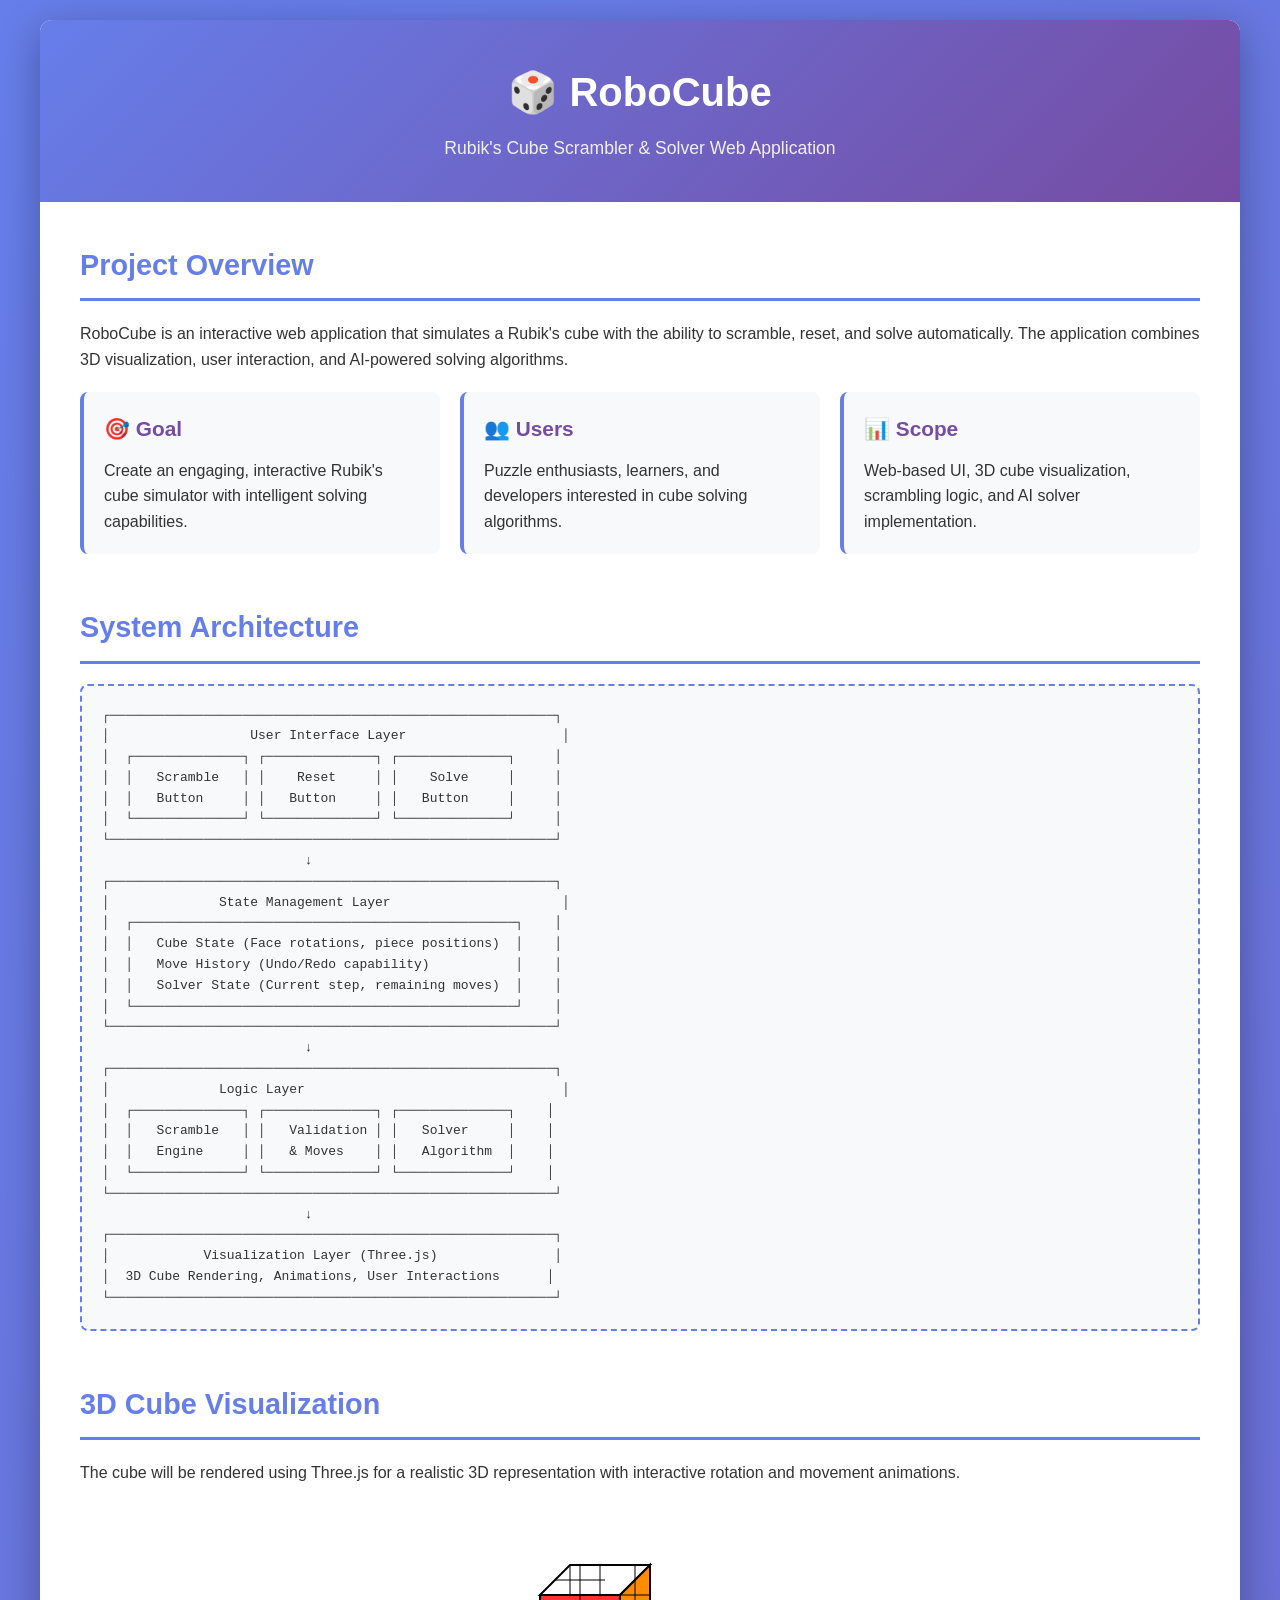
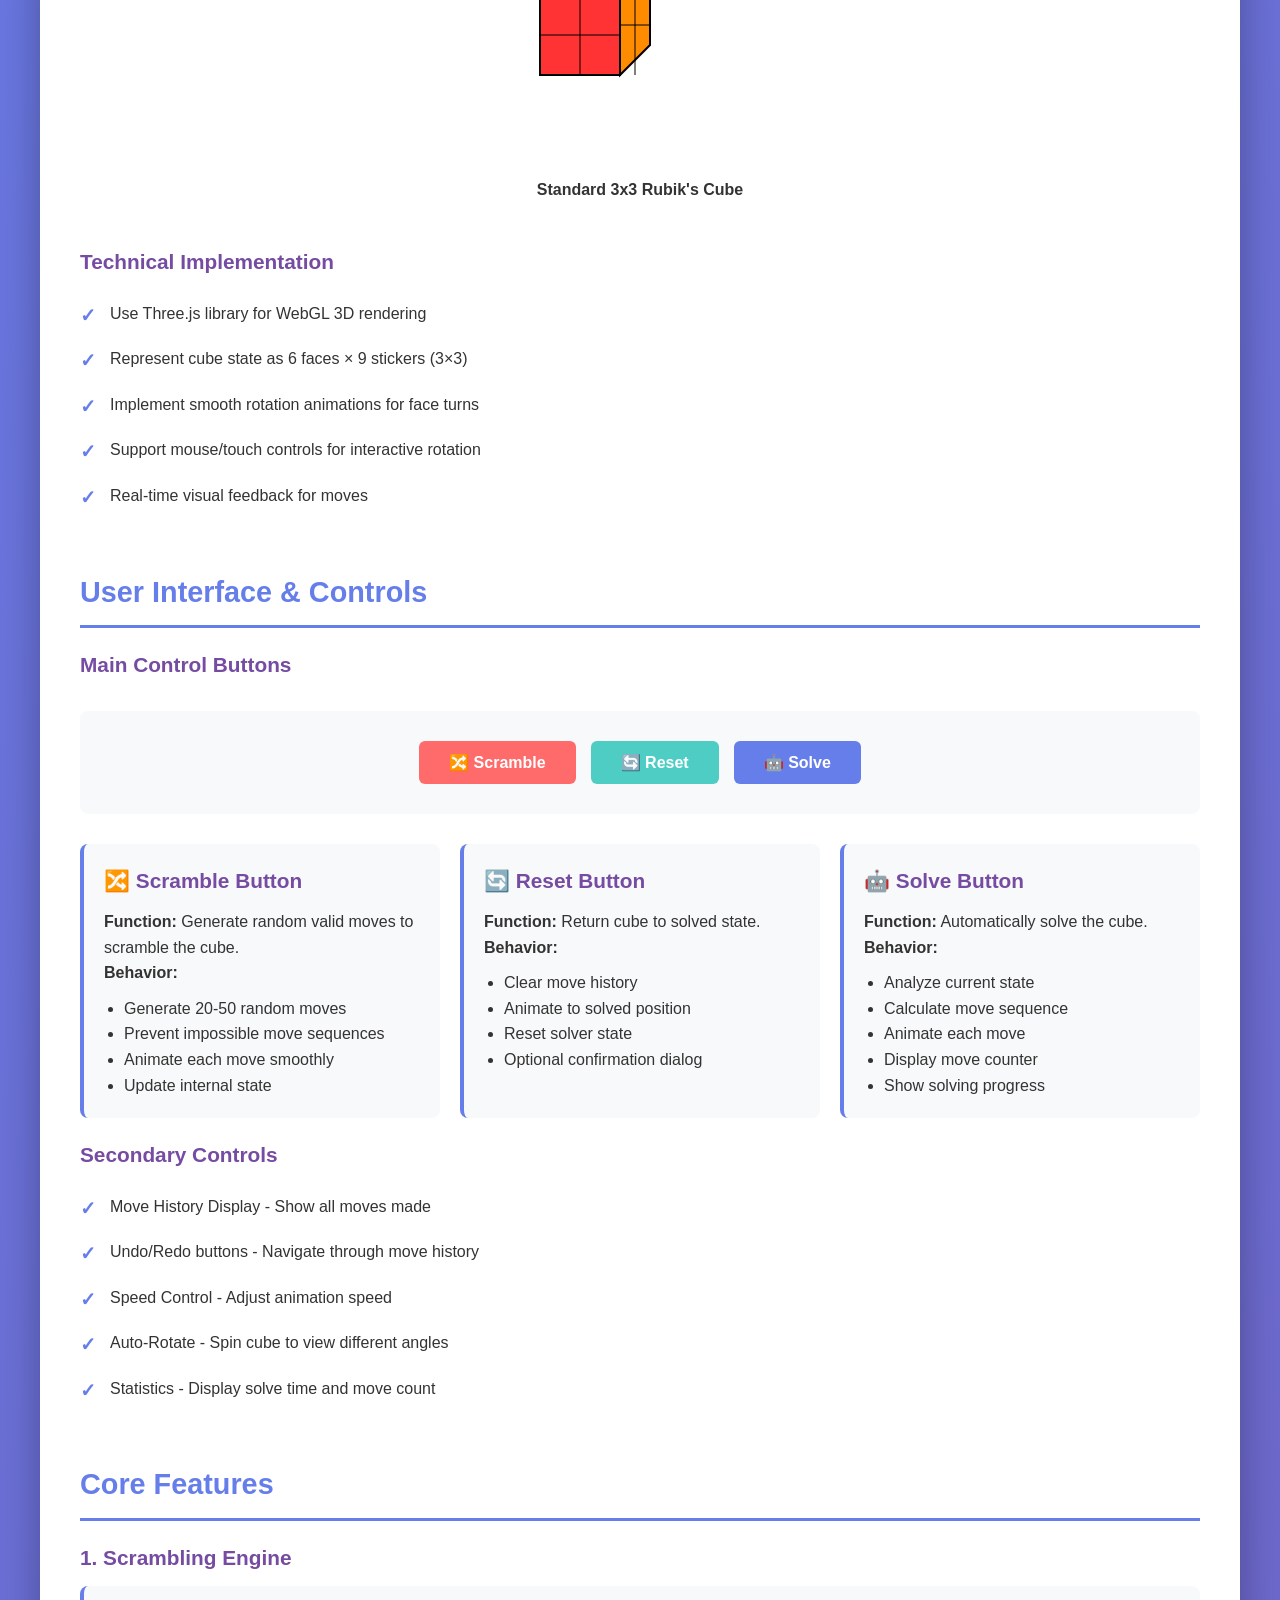
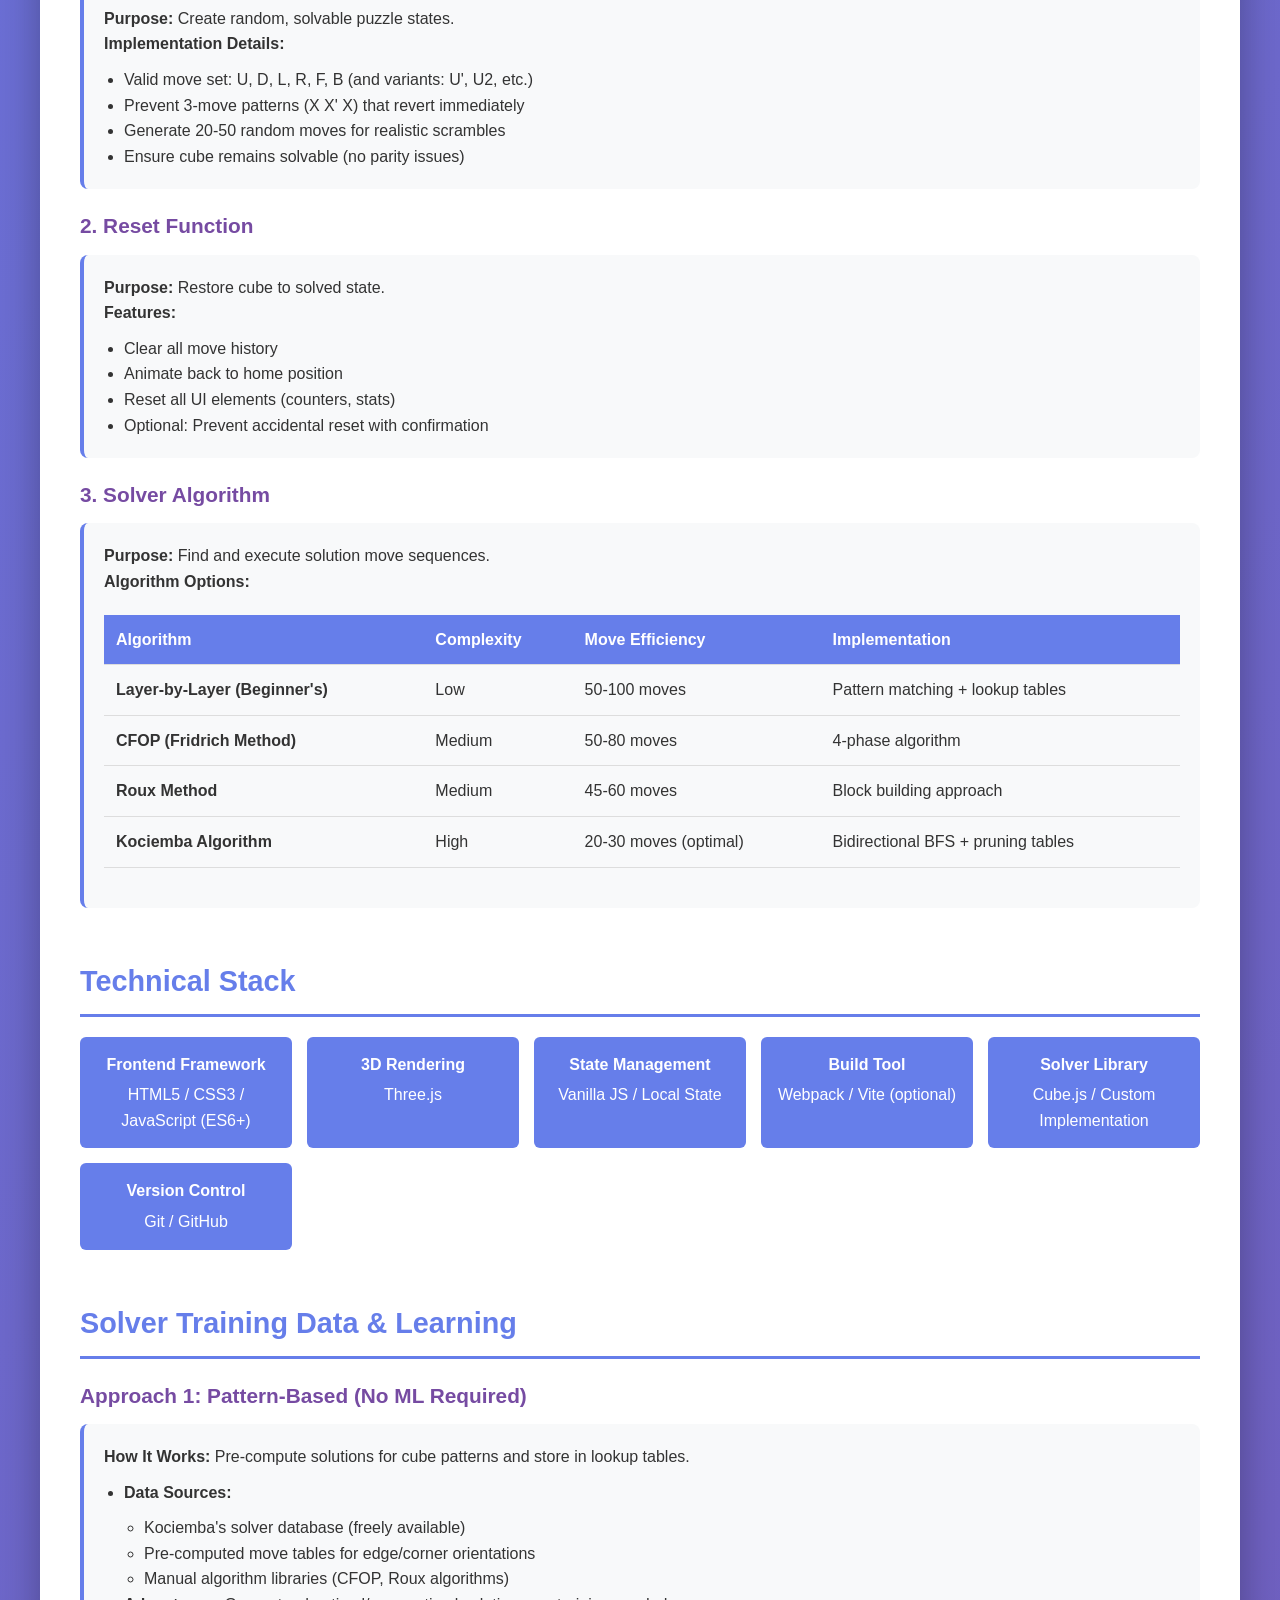
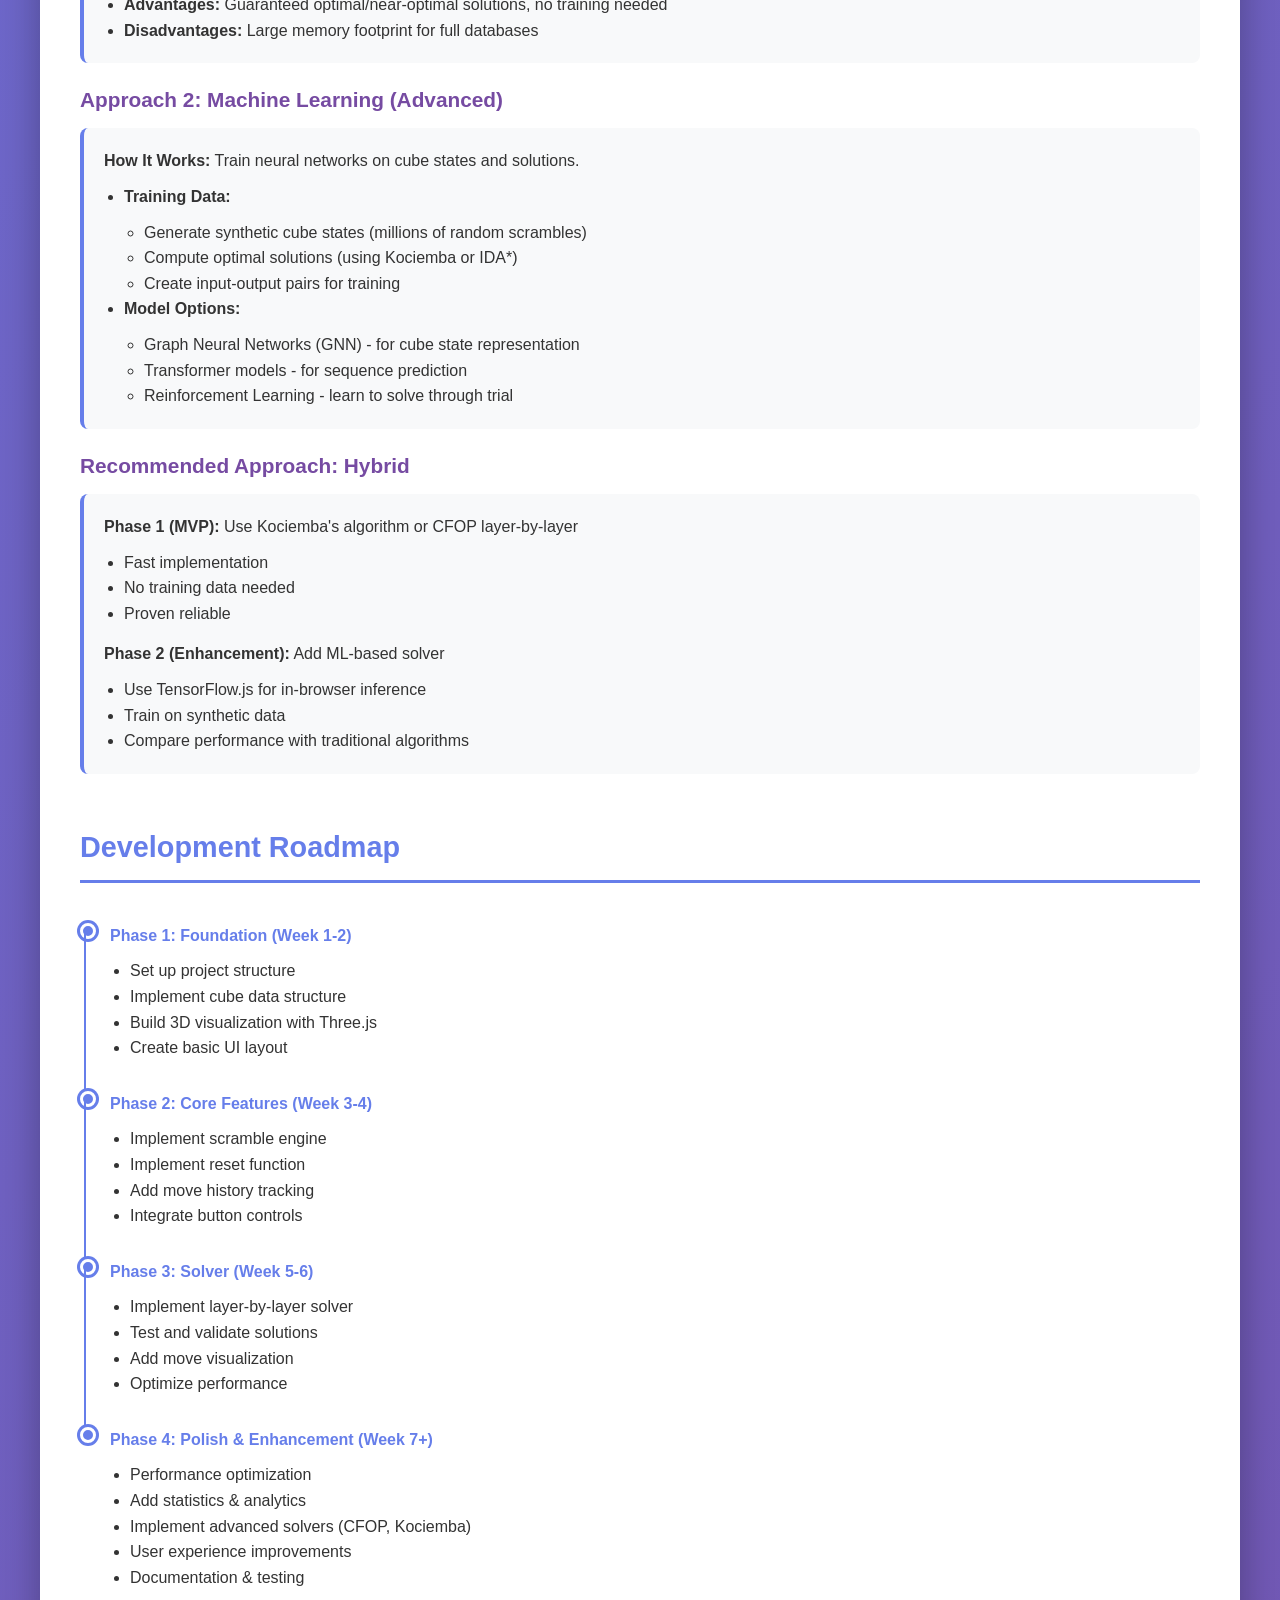
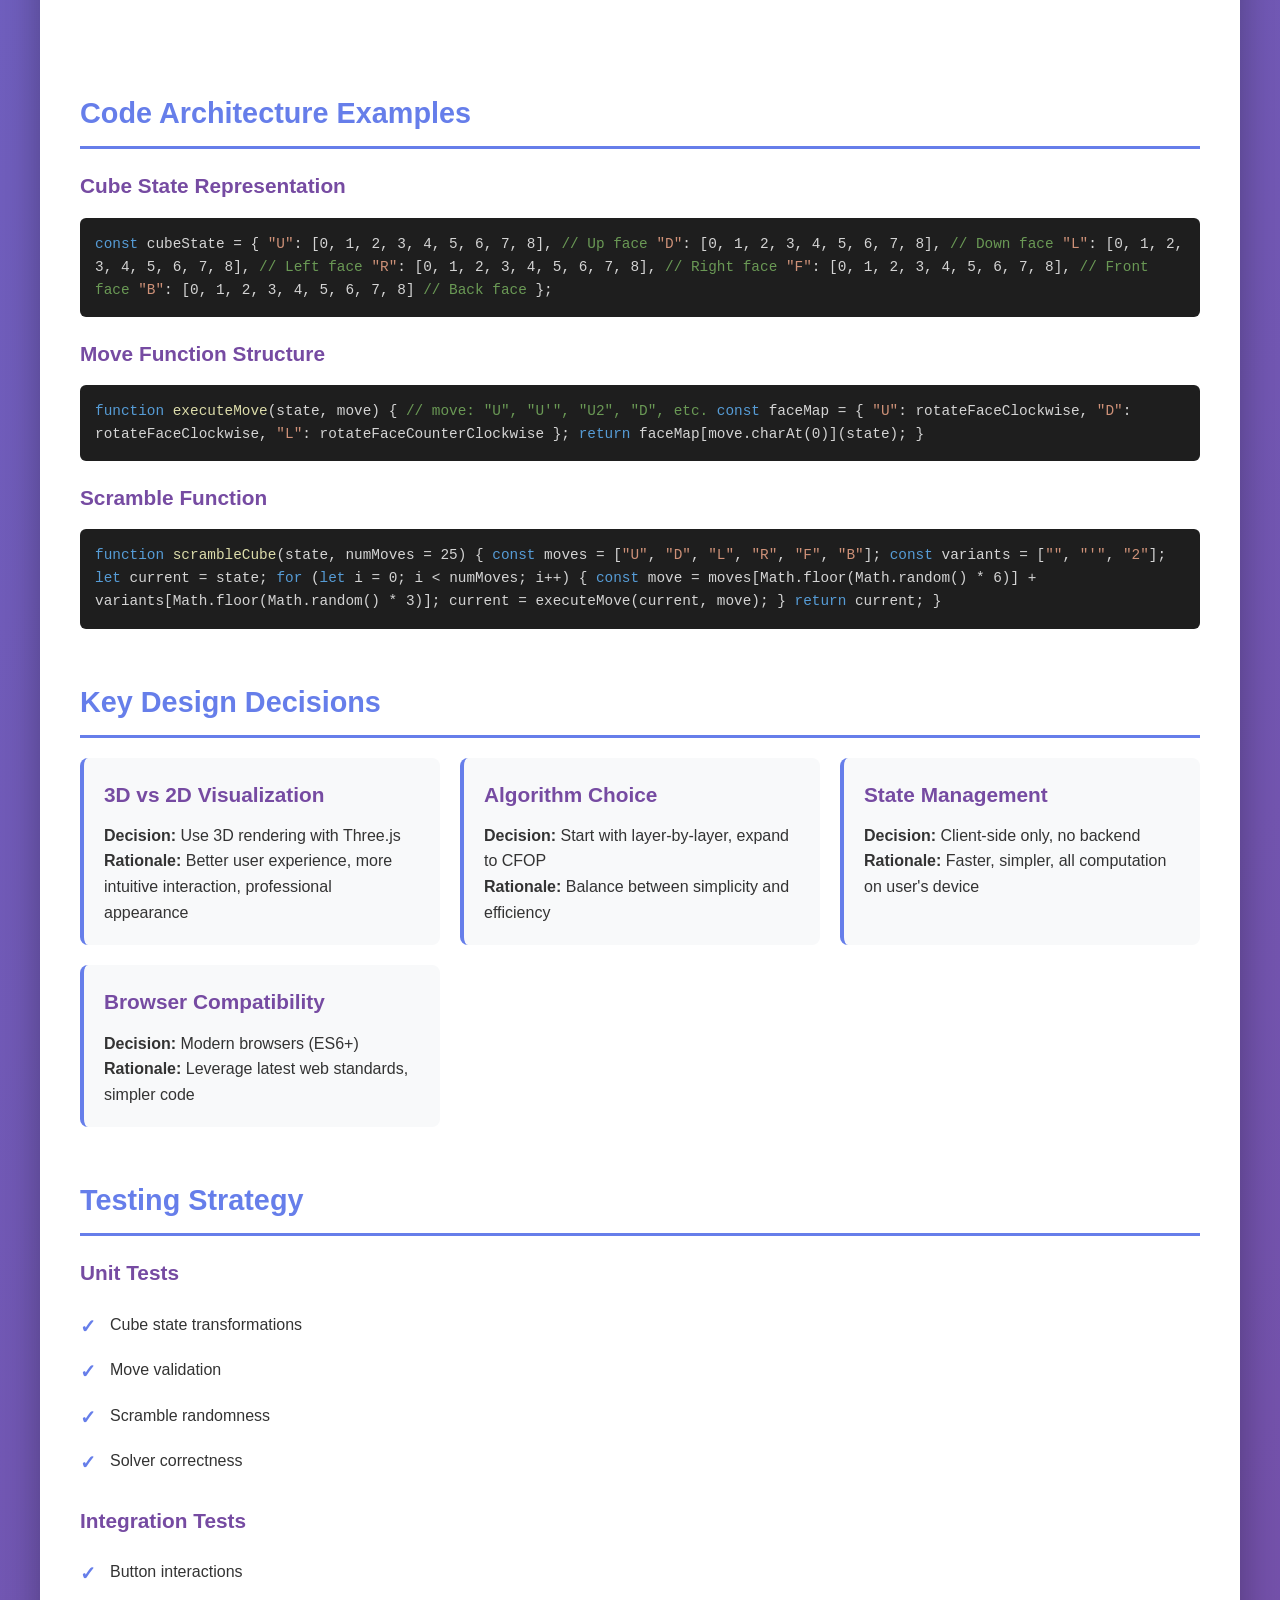
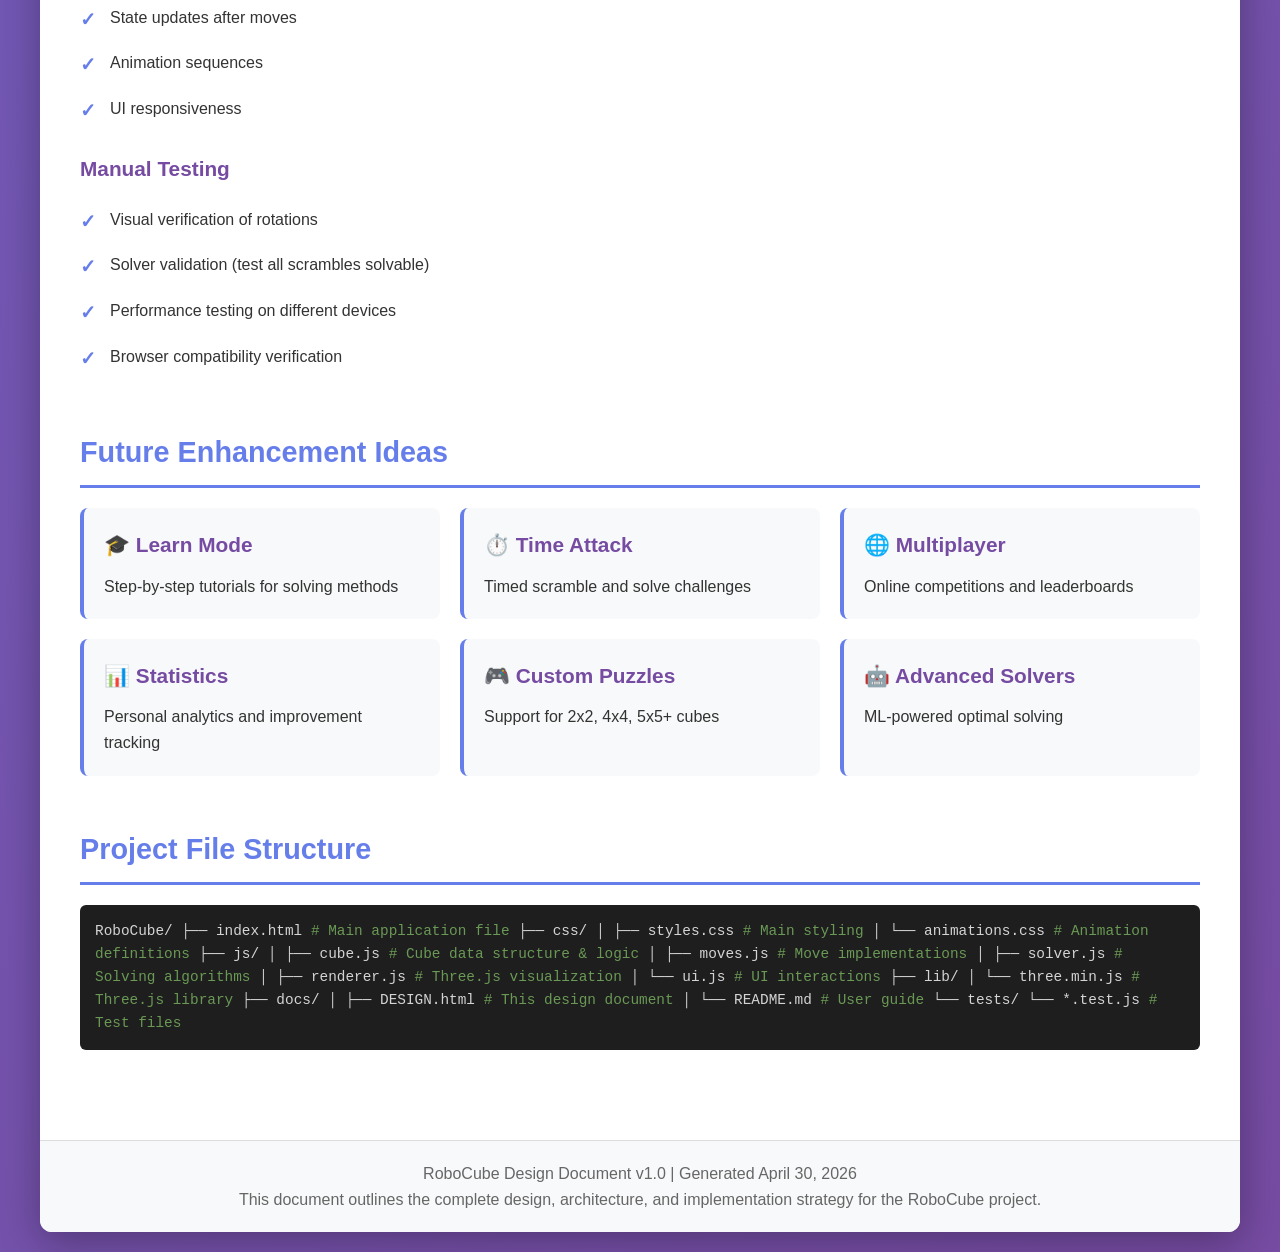
==== commit 48270741: "commit" ====
--- a/DESIGN.html
+++ b/DESIGN.html
@@ -3,7 +3,7 @@
 <head>
     <meta charset="UTF-8">
     <meta name="viewport" content="width=device-width, initial-scale=1.0">
-    <title>ClaudeCube - Design Document</title>
+    <title>RoboCube - Design Document</title>
     <style>
         * {
             margin: 0;
@@ -298,16 +298,17 @@
 </head>
 <body>
     <div class="container">
+        <!-- Design document title block. This file is documentation, not the live app UI. -->
         <header>
-            <h1>🎲 ClaudeCube</h1>
+            <h1>🎲 RoboCube</h1>
             <p>Rubik's Cube Scrambler & Solver Web Application</p>
         </header>
 
         <main>
-            <!-- Overview Section -->
+            <!-- Product purpose, target audience, and scope. -->
             <section>
                 <h2>Project Overview</h2>
-                <p>ClaudeCube is an interactive web application that simulates a Rubik's cube with the ability to scramble, reset, and solve automatically. The application combines 3D visualization, user interaction, and AI-powered solving algorithms.</p>
+                <p>RoboCube is an interactive web application that simulates a Rubik's cube with the ability to scramble, reset, and solve automatically. The application combines 3D visualization, user interaction, and AI-powered solving algorithms.</p>
 
                 <div class="section-grid">
                     <div class="card">
@@ -325,7 +326,7 @@
                 </div>
             </section>
 
-            <!-- Architecture Section -->
+            <!-- High-level system layers used to guide the source file split. -->
             <section>
                 <h2>System Architecture</h2>
                 <div class="architecture-diagram">
@@ -361,7 +362,7 @@
                 </div>
             </section>
 
-            <!-- Cube Visualization Section -->
+            <!-- Early visualization plan. The implemented app uses Three.js instead of this static SVG. -->
             <section>
                 <h2>3D Cube Visualization</h2>
                 <p>The cube will be rendered using Three.js for a realistic 3D representation with interactive rotation and movement animations.</p>
@@ -406,7 +407,7 @@
                 </ul>
             </section>
 
-            <!-- User Interface Section -->
+            <!-- Control surface and expected button behavior. -->
             <section>
                 <h2>User Interface & Controls</h2>
                 <h3>Main Control Buttons</h3>
@@ -466,7 +467,7 @@
                 </ul>
             </section>
 
-            <!-- Features Section -->
+            <!-- Core product behaviors planned for the first complete version. -->
             <section>
                 <h2>Core Features</h2>
 
@@ -537,7 +538,7 @@
                 </div>
             </section>
 
-            <!-- Technical Stack Section -->
+            <!-- Chosen implementation technologies. -->
             <section>
                 <h2>Technical Stack</h2>
                 <div class="tech-stack">
@@ -568,7 +569,7 @@
                 </div>
             </section>
 
-            <!-- Data & Training Section -->
+            <!-- Solver strategy notes, including non-ML and future ML options. -->
             <section>
                 <h2>Solver Training Data & Learning</h2>
 
@@ -626,7 +627,7 @@
                 </div>
             </section>
 
-            <!-- Implementation Plan Section -->
+            <!-- Original roadmap; the live app currently implements much of the MVP path. -->
             <section>
                 <h2>Development Roadmap</h2>
                 <div class="timeline">
@@ -673,7 +674,7 @@
                 </div>
             </section>
 
-            <!-- Code Examples Section -->
+            <!-- Illustrative snippets from planning, not necessarily the exact final implementation. -->
             <section>
                 <h2>Code Architecture Examples</h2>
 
@@ -721,7 +722,7 @@
                 </div>
             </section>
 
-            <!-- Key Decisions Section -->
+            <!-- Design tradeoffs that shaped the first implementation. -->
             <section>
                 <h2>Key Design Decisions</h2>
 
@@ -752,7 +753,7 @@
                 </div>
             </section>
 
-            <!-- Testing Strategy Section -->
+            <!-- Validation ideas for future automated and manual testing. -->
             <section>
                 <h2>Testing Strategy</h2>
 
@@ -781,7 +782,7 @@
                 </ul>
             </section>
 
-            <!-- Future Enhancements Section -->
+            <!-- Possible expansion ideas beyond the current app. -->
             <section>
                 <h2>Future Enhancement Ideas</h2>
 
@@ -813,11 +814,11 @@
                 </div>
             </section>
 
-            <!-- Files Structure -->
+            <!-- Planned file layout from the design phase. README.md documents the current layout. -->
             <section>
                 <h2>Project File Structure</h2>
                 <div class="code-block">
-ClaudeCube/
+RoboCube/
 ├── index.html           <span class="comment"># Main application file</span>
 ├── css/
 │   ├── styles.css       <span class="comment"># Main styling</span>
@@ -840,9 +841,9 @@
         </main>
 
         <footer>
-            <p>ClaudeCube Design Document v1.0 | Generated April 30, 2026</p>
-            <p>This document outlines the complete design, architecture, and implementation strategy for the ClaudeCube project.</p>
+            <p>RoboCube Design Document v1.0 | Generated April 30, 2026</p>
+            <p>This document outlines the complete design, architecture, and implementation strategy for the RoboCube project.</p>
         </footer>
     </div>
 </body>
-</html>+</html>
